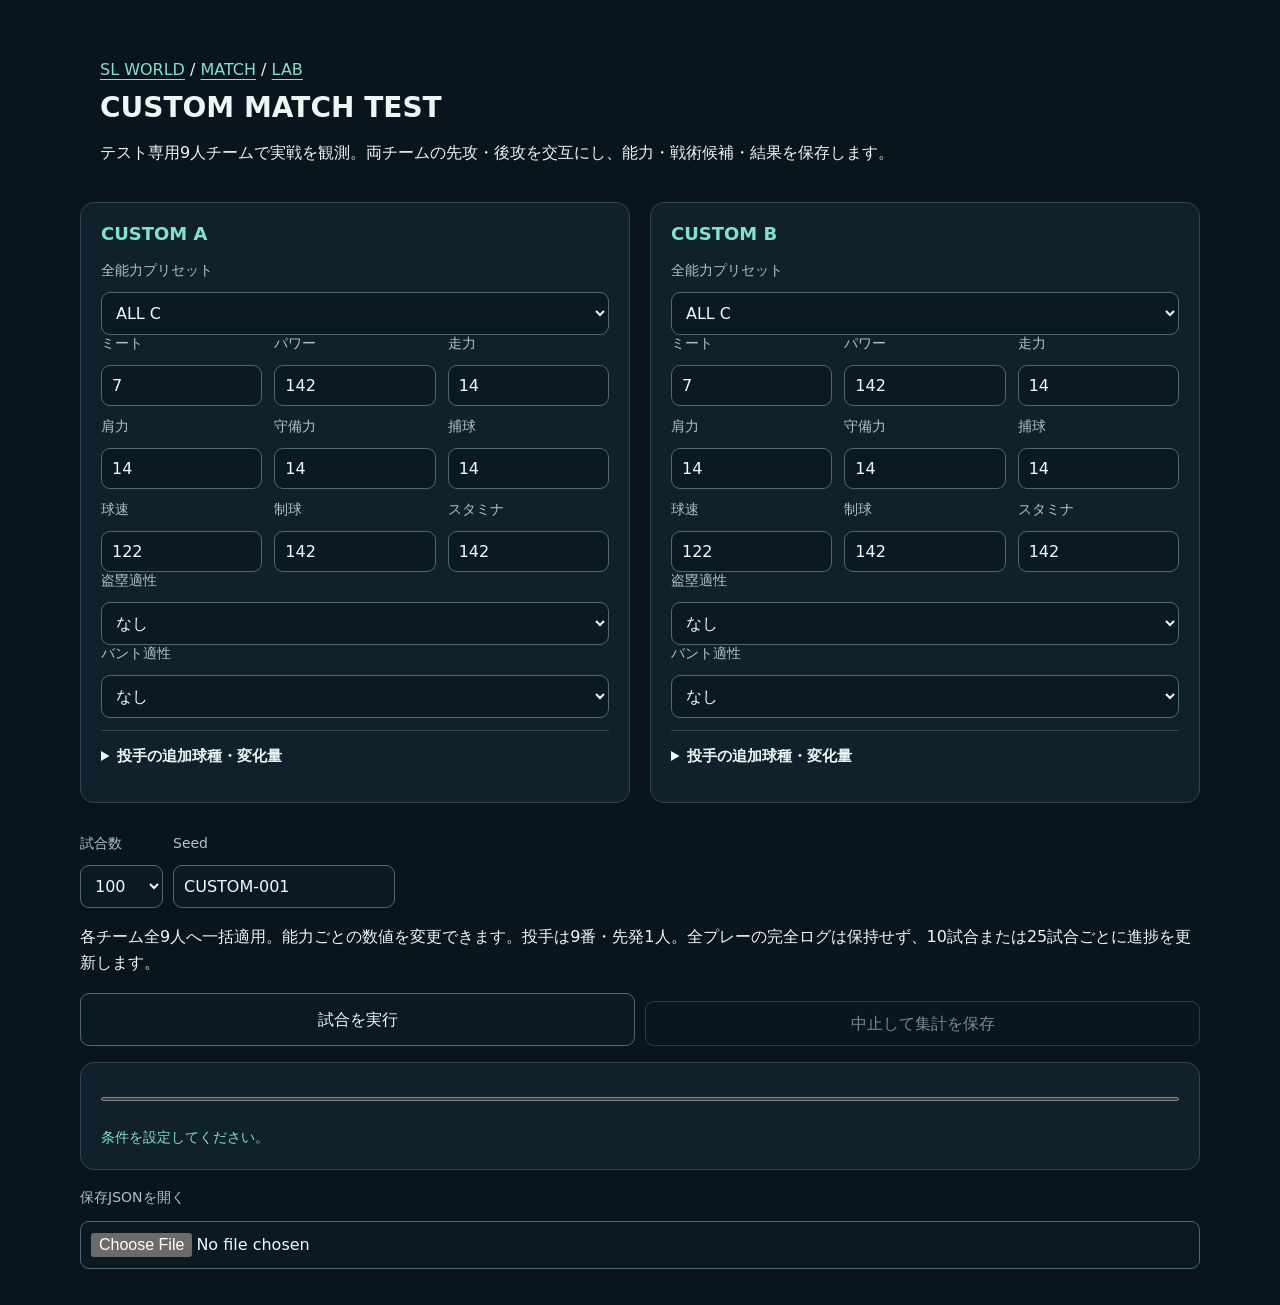
==== custom-match.html @ 32c27825 "野球エンジン根本改修とカスタム試合テスト基盤追加" ====
<!doctype html><html lang="ja"><head><meta charset="utf-8"><meta name="viewport" content="width=device-width,initial-scale=1"><title>CUSTOM MATCH TEST · SL WORLD</title><link rel="stylesheet" href="engine-lab.css"><style>main{max-width:1160px;margin:auto;padding:20px}header{margin:20px 0}.teams{display:grid;grid-template-columns:repeat(2,minmax(0,1fr));gap:20px}.abilities{display:grid;grid-template-columns:repeat(3,minmax(0,1fr));gap:12px}label{display:grid;gap:5px}input,select,button{max-width:100%;min-height:40px}pre{white-space:pre-wrap;overflow-wrap:anywhere}.toolbar{display:flex;flex-wrap:wrap;gap:10px;margin:16px 0}.card{padding:20px;border:1px solid #334155;border-radius:14px;margin:16px 0}progress{width:100%}table{width:100%;border-collapse:collapse}td,th{padding:8px;text-align:left;border-bottom:1px solid #334155}.scene{padding:12px;border-bottom:1px solid #334155}@media(max-width:700px){.teams{grid-template-columns:1fr}.abilities{grid-template-columns:repeat(2,minmax(0,1fr))}}</style></head><body><main>
<header><a href="index.html">SL WORLD</a> / <a href="engine006.html">MATCH</a> / <a href="engine-lab.html">LAB</a><h1>CUSTOM MATCH TEST</h1><p>テスト専用9人チームで実戦を観測。両チームの先攻・後攻を交互にし、能力・戦術候補・結果を保存します。</p></header>
<form id="setup"><div class="teams"><section class="card"><h2>CUSTOM A</h2><div id="team0"></div></section><section class="card"><h2>CUSTOM B</h2><div id="team1"></div></section></div>
<div class="toolbar"><label>試合数<select id="count"><option>1</option><option>10</option><option>50</option><option selected>100</option><option>500</option><option>1000</option></select></label><label>Seed<input id="seed" value="CUSTOM-001" required maxlength="120"></label></div><p>各チーム全9人へ一括適用。能力ごとの数値を変更できます。投手は9番・先発1人。全プレーの完全ログは保持せず、10試合または25試合ごとに進捗を更新します。</p>
<div class="toolbar"><button id="run" type="submit">試合を実行</button><button id="cancel" type="button" disabled>中止して集計を保存</button></div></form>
<section class="card"><progress id="progress" max="100" value="0"></progress><p id="status" role="status" aria-live="polite">条件を設定してください。</p></section>
<p><label>保存JSONを開く<input id="import" type="file" accept=".json,application/json"></label></p><section id="results" class="card" hidden><h2>実戦集計</h2><p id="meta"></p><p>CUSTOM Aの1試合平均。戦術の選択集計は両チーム・投球ごとです。</p><div id="summary"></div><div class="toolbar"><button id="download">軽量JSONを保存</button></div><details><summary>戦術別候補評価・選択・成功</summary><pre id="tactics"></pre></details><h3>代表場面 → LAB</h3><p>現在状況・能力・投球数・乱数状態を保存。LABで同じ1投の再現と、高Nでの条件比較ができます。</p><div id="scenes"></div></section>
</main><script src="engine006-fielding.js"></script><script src="engine006-tactics.js"></script><script src="engine006.js"></script><script src="engine-lab-core.js"></script><script src="custom-match-core.js"></script><script src="custom-match-ui.js"></script></body></html>
---- engine-lab.css ----
:root{color-scheme:dark;--bg:#09141d;--panel:#11212b;--line:#304955;--muted:#afc2ca;--accent:#83e1d0;--amber:#ffd18c}*{box-sizing:border-box}html{scroll-behavior:smooth;scroll-padding-top:12px}body{margin:0;background:var(--bg);color:#edf6f5;font:16px system-ui,-apple-system,sans-serif;padding:env(safe-area-inset-top) env(safe-area-inset-right) env(safe-area-inset-bottom) env(safe-area-inset-left)}header,main{max-width:920px;margin:auto;padding:20px}header{padding-bottom:0}.brand{display:flex;justify-content:space-between;gap:12px;color:var(--accent);font-size:12px;letter-spacing:.1em}.brand span{color:var(--muted)}h1{font-size:28px;margin:12px 0}nav{display:flex;gap:20px;flex-wrap:wrap;font-size:14px}a{color:var(--accent);text-underline-offset:4px}section{border:1px solid var(--line);background:var(--panel);border-radius:18px;padding:22px;margin:0 0 18px;min-width:0}h2{font-size:18px;color:var(--accent);display:flex;gap:10px;margin:0 0 18px}h2 span{color:#edf6f5}h3{font-size:18px;margin:10px 0}p{line-height:1.65;overflow-wrap:anywhere}.note{font-size:13px;line-height:1.6;color:var(--muted)}.eyebrow{font-size:12px;letter-spacing:.06em;color:var(--muted);margin:18px 0 2px}.accent{color:var(--accent)}.grid{display:grid;grid-template-columns:repeat(3,minmax(0,1fr));gap:14px}.grid>*{min-width:0}label{display:block;font-size:14px;color:var(--muted)}input,select,textarea,button{font:inherit;font-size:16px;min-height:46px;border:1px solid #4e6974;border-radius:9px;background:#0a1923;color:#f3f8f8;padding:10px;max-width:100%}label input,label select,textarea{display:block;width:100%;margin-top:7px}button{cursor:pointer;line-height:1.45;touch-action:manipulation}button:hover{border-color:var(--accent)}button:focus-visible,input:focus-visible,select:focus-visible,summary:focus-visible{outline:2px solid var(--accent);outline-offset:3px}button[aria-pressed=true]{border-color:var(--accent);background:#24514e}button:disabled{opacity:.5;cursor:default}.primary{background:#226e63;border-color:#4f9b8b;font-weight:650}.wide{width:100%}.toolbar{display:flex;flex-wrap:wrap;gap:8px;margin:12px 0}.toolbar button{flex:1 1 140px}.test-picker select{font-size:18px;font-weight:600}.preset-list{border:0;margin:0}.preset-list summary{font-size:13px;color:var(--muted);min-height:40px}.simple-preview{padding:2px 0 14px}.simple-preview h3:first-child{margin:4px 0 8px}.situation{margin:4px 0;font-weight:550}.conditions{display:flex;gap:8px;margin:10px 0 14px}.condition{flex:1;min-width:0;border:1px solid #41645f;background:#163630;border-radius:10px;text-align:center;padding:9px 5px;overflow-wrap:anywhere}.condition small{display:block;color:var(--muted);font-size:12px}.condition strong{font-size:20px}.fixed{color:var(--muted);font-size:14px;line-height:1.65;border-left:2px solid #53706f;padding-left:12px}.fixed p{margin:2px 0}details{border-top:1px solid var(--line);margin:12px 0 0;padding:0;min-width:0}summary{cursor:pointer;min-height:48px;padding:14px 0;font-size:15px;font-weight:600;line-height:1.5}details[open]>summary{color:var(--accent)}#advanced>h3{margin-top:20px}#advanced>label{margin:14px 0}#abilities{margin-top:16px}#presets{display:grid;grid-template-columns:repeat(3,minmax(0,1fr))}.run-panel{padding-top:16px}.run-summary{display:grid;grid-template-columns:repeat(3,minmax(0,1fr));gap:5px;padding:16px 0}.run-summary div{color:var(--muted);font-size:12px}.run-summary strong{display:block;font-size:18px;color:#f2f7f7}.run-summary div:last-child strong{color:var(--accent)}#status{font-size:14px;color:var(--accent);margin:10px 0 0;white-space:pre-line}progress{width:100%;height:8px;accent-color:var(--accent);margin:12px 0}#cancel{margin-top:8px}.completion{font-size:20px;font-weight:650;margin:0}.result-card,.diagnosis,.next-card,.candidate{border:1px solid var(--line);border-radius:12px;padding:15px;margin:16px 0;background:#0c1b24}.result-card h3{margin-top:0}.metrics-table{width:100%;table-layout:fixed;border-collapse:collapse;font-variant-numeric:tabular-nums;font-size:15px}.metrics-table col:first-child{width:40%}.metrics-table th,.metrics-table td{text-align:center;padding:12px 2px;border-bottom:1px solid var(--line);overflow-wrap:anywhere;vertical-align:middle}.metrics-table th:first-child{text-align:left;padding-right:7px;font-weight:500}.metrics-table thead th{color:var(--accent);font-size:14px}.metrics-table thead small{display:block;color:var(--muted);font-size:11px;font-weight:400}.metrics-table tbody td{white-space:nowrap;font-weight:600}.metrics-table code{display:block;font-size:10px;color:var(--muted);white-space:normal;overflow-wrap:anywhere;line-height:1.4;margin-top:4px}.diagnosis{border-left:3px solid var(--accent)}.diagnosis.review{border-left-color:var(--amber)}.diagnosis.critical{border-left-color:#ff9898}.diagnosis p{font-size:14px;margin:10px 0}.badge{font-size:12px;padding:4px 8px;border:1px solid #536b77;border-radius:20px;display:inline-block}.CRITICAL{color:#ff9898}.REVIEW{color:var(--amber)}.NORMAL{color:var(--accent)}.main-actions{display:grid;grid-template-columns:1fr 1fr;gap:8px}.main-actions .primary{grid-column:1/-1}.next-card{border-style:dashed}.candidate h4{margin:8px 0;font-size:16px}.candidate p{font-size:14px;margin:8px 0}.candidate code{font-size:12px;color:var(--muted);overflow-wrap:anywhere}.review-list:focus{outline:none}.trial{border-top:1px solid var(--line);padding:14px 0;overflow-wrap:anywhere}.trial p{margin:7px 0;font-size:14px}.history-card{border-bottom:1px solid var(--line);padding:14px 0}.history-card>button{width:100%;text-align:left;padding:14px;background:#0b1b25}.history-card strong,.history-card small{display:block;overflow-wrap:anywhere}.history-card small{font-size:13px;color:var(--muted);line-height:1.7;margin-top:4px}.history-card .toolbar button{font-size:14px}.export-panel{border-top:1px solid var(--line);margin-top:20px;padding-top:12px}.export-panel>button{margin-top:10px}.file-button{border:1px dashed #547477;padding:12px;border-radius:10px;color:var(--accent);cursor:pointer}.file-button input{font-size:13px;min-height:40px;padding:5px}pre{white-space:pre-wrap;overflow-wrap:anywhere;font-size:12px;max-height:400px;overflow:auto}#shareStatus,#importStatus{font-size:14px;color:var(--accent)}[hidden]{display:none!important}#matchViewer canvas{width:100%;aspect-ratio:8/5;display:block}#matchViewer .stadium-board{overflow:auto}#matchViewer .sb-counts,#matchViewer .sb-status{display:flex;gap:10px;justify-content:space-between}#matchViewer .sb-lamp.is-on{background:#f2cf76}#matchViewer [data-detail]{font-size:13px}#matchViewer [data-debug]{overflow-wrap:anywhere}
@media(max-width:650px){header,main{padding:16px 12px}header{padding-bottom:16px}section{padding:16px 12px}.brand{font-size:11px}h1{font-size:25px}.grid{grid-template-columns:1fr 1fr}#presets{grid-template-columns:1fr 1fr}.result-card{padding:12px 8px}.metrics-table{font-size:14px}.metrics-table th,.metrics-table td{padding:12px 1px}.metrics-table thead th{font-size:13px}.metrics-table tbody th{font-size:14px}.run-summary strong{font-size:17px}.main-actions button{font-size:15px}.completion{font-size:19px}}
@media(display-mode:standalone){body{padding-bottom:max(16px,env(safe-area-inset-bottom))}}
@media(prefers-reduced-motion:reduce){html{scroll-behavior:auto}}

#resultContext{white-space:pre-line}#shareStatus:empty,#importStatus:empty,#saveStatus:empty{display:none}#saveStatus{font-size:14px;color:var(--accent)}

#solMeta{white-space:pre-line;font-size:16px;line-height:1.65}
.metrics-table tbody td small{display:block;white-space:normal;font-size:10px;font-weight:400;color:var(--muted);overflow-wrap:anywhere}
.conditions.matrix-conditions{display:grid;grid-template-columns:repeat(3,minmax(0,1fr))}.comparison-controls{margin:14px 0}.number-error,#configurationError{display:block;color:#ffd18c;font-size:13px;overflow-wrap:anywhere}#fixedMeetControls{margin:12px 0}.metrics-table+h4{margin-top:24px}
.custom-scene-viewer canvas{width:100%;aspect-ratio:8/5;display:block}.custom-scene-viewer>.toolbar,.custom-scene-viewer .stadium-board,.custom-scene-viewer .live-lineups,.custom-scene-viewer [data-panel]>.toolbar{display:none!important}.custom-scene-viewer [data-detail]{font-size:13px}
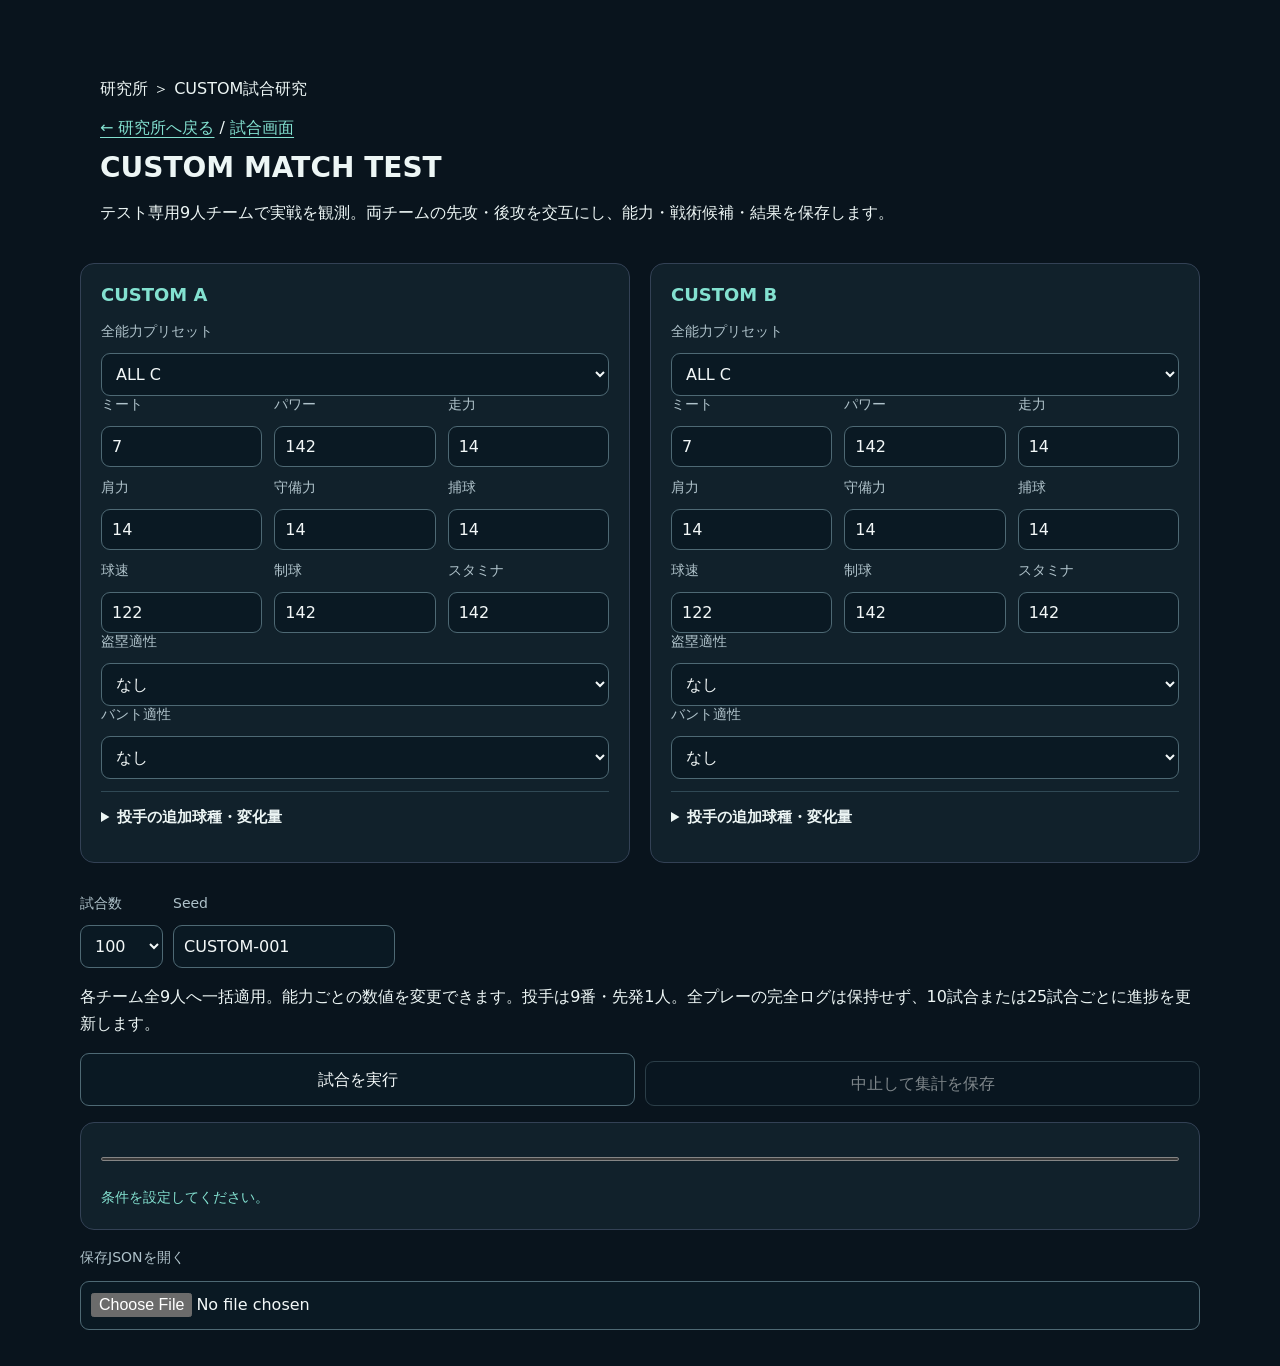
==== commit 09e6bbb6: "研究所UIを追加し研究施設への導線を整理" ====
--- a/custom-match.html
+++ b/custom-match.html
@@ -1,5 +1,5 @@
 <!doctype html><html lang="ja"><head><meta charset="utf-8"><meta name="viewport" content="width=device-width,initial-scale=1"><title>CUSTOM MATCH TEST · SL WORLD</title><link rel="stylesheet" href="engine-lab.css"><style>main{max-width:1160px;margin:auto;padding:20px}header{margin:20px 0}.teams{display:grid;grid-template-columns:repeat(2,minmax(0,1fr));gap:20px}.abilities{display:grid;grid-template-columns:repeat(3,minmax(0,1fr));gap:12px}label{display:grid;gap:5px}input,select,button{max-width:100%;min-height:40px}pre{white-space:pre-wrap;overflow-wrap:anywhere}.toolbar{display:flex;flex-wrap:wrap;gap:10px;margin:16px 0}.card{padding:20px;border:1px solid #334155;border-radius:14px;margin:16px 0}progress{width:100%}table{width:100%;border-collapse:collapse}td,th{padding:8px;text-align:left;border-bottom:1px solid #334155}.scene{padding:12px;border-bottom:1px solid #334155}@media(max-width:700px){.teams{grid-template-columns:1fr}.abilities{grid-template-columns:repeat(2,minmax(0,1fr))}}</style></head><body><main>
-<header><a href="index.html">SL WORLD</a> / <a href="engine006.html">MATCH</a> / <a href="engine-lab.html">LAB</a><h1>CUSTOM MATCH TEST</h1><p>テスト専用9人チームで実戦を観測。両チームの先攻・後攻を交互にし、能力・戦術候補・結果を保存します。</p></header>
+<header><p>研究所 ＞ CUSTOM試合研究</p><a href="research.html">← 研究所へ戻る</a> / <a href="engine006.html">試合画面</a><h1>CUSTOM MATCH TEST</h1><p>テスト専用9人チームで実戦を観測。両チームの先攻・後攻を交互にし、能力・戦術候補・結果を保存します。</p></header>
 <form id="setup"><div class="teams"><section class="card"><h2>CUSTOM A</h2><div id="team0"></div></section><section class="card"><h2>CUSTOM B</h2><div id="team1"></div></section></div>
 <div class="toolbar"><label>試合数<select id="count"><option>1</option><option>10</option><option>50</option><option selected>100</option><option>500</option><option>1000</option></select></label><label>Seed<input id="seed" value="CUSTOM-001" required maxlength="120"></label></div><p>各チーム全9人へ一括適用。能力ごとの数値を変更できます。投手は9番・先発1人。全プレーの完全ログは保持せず、10試合または25試合ごとに進捗を更新します。</p>
 <div class="toolbar"><button id="run" type="submit">試合を実行</button><button id="cancel" type="button" disabled>中止して集計を保存</button></div></form>
